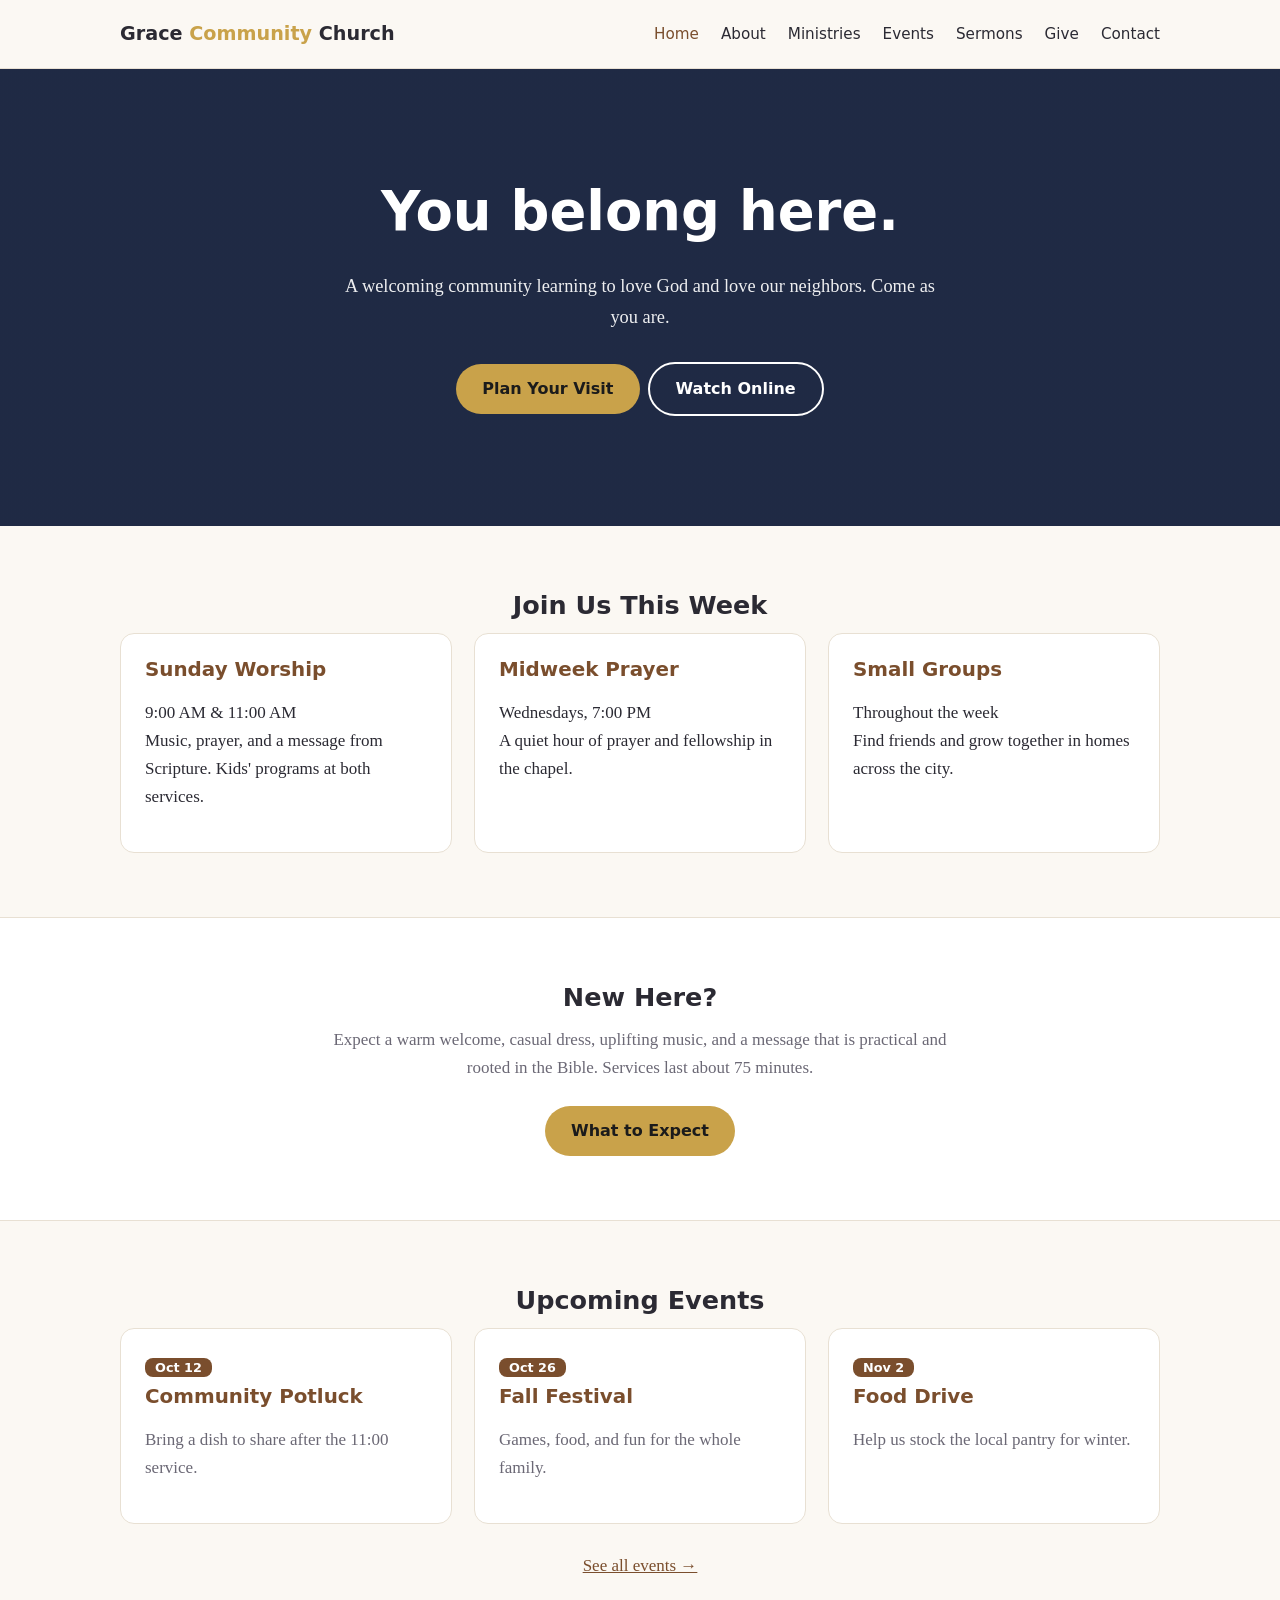
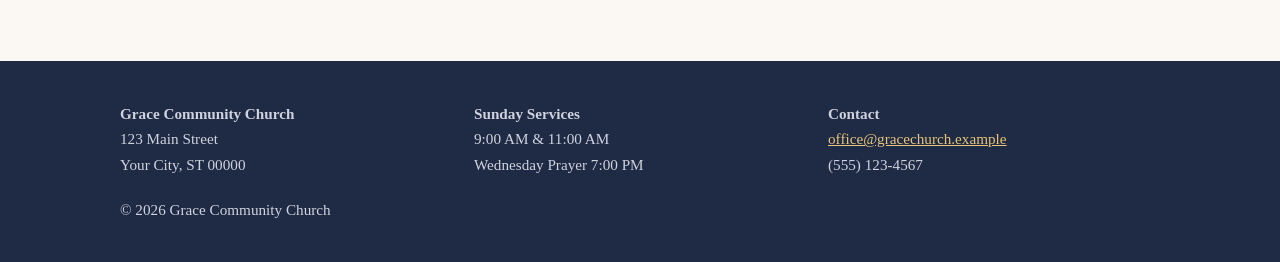
==== index.html @ 629c454b "Add initial church website Static multi-page site: home, about, ministries, events, sermons, give, c" ====
<!doctype html>
<html lang="en"><head><meta charset="utf-8"><meta name="viewport" content="width=device-width,initial-scale=1">
<title>Welcome Home · Grace Community Church</title>
<meta name="description" content="Grace Community Church — a welcoming family of faith. Join us Sundays at 9:00 and 11:00 AM.">
<link rel="stylesheet" href="css/style.css"></head><body>
<header class="site"><div class="wrap">
<a class="brand" href="index.html">Grace <span>Community</span> Church</a>
<button class="menu-btn" aria-label="Menu" aria-expanded="false">☰ Menu</button>
<nav><ul>
<li><a href="index.html">Home</a></li><li><a href="about.html">About</a></li><li><a href="ministries.html">Ministries</a></li>
<li><a href="events.html">Events</a></li><li><a href="sermons.html">Sermons</a></li><li><a href="give.html">Give</a></li><li><a href="contact.html">Contact</a></li>
</ul></nav></div></header>
<main>
<div class="hero"><div class="wrap"><h1>You belong here.</h1>
<p>A welcoming community learning to love God and love our neighbors. Come as you are.</p>
<a class="btn" href="contact.html">Plan Your Visit</a><a class="btn ghost" href="sermons.html">Watch Online</a></div></div>
<section><div class="wrap"><h2 class="center">Join Us This Week</h2><div class="grid">
<div class="card"><h3>Sunday Worship</h3><p>9:00 AM &amp; 11:00 AM<br>Music, prayer, and a message from Scripture. Kids' programs at both services.</p></div>
<div class="card"><h3>Midweek Prayer</h3><p>Wednesdays, 7:00 PM<br>A quiet hour of prayer and fellowship in the chapel.</p></div>
<div class="card"><h3>Small Groups</h3><p>Throughout the week<br>Find friends and grow together in homes across the city.</p></div></div></div></section>
<section class="alt"><div class="wrap center"><h2>New Here?</h2><p class="muted" style="max-width:640px;margin:0 auto 1.4em">Expect a warm welcome, casual dress, uplifting music, and a message that is practical and rooted in the Bible. Services last about 75 minutes.</p><a class="btn" href="about.html">What to Expect</a></div></section>
<section><div class="wrap"><h2 class="center">Upcoming Events</h2><div class="grid">
<div class="card"><span class="date">Oct 12</span><h3>Community Potluck</h3><p class="muted">Bring a dish to share after the 11:00 service.</p></div>
<div class="card"><span class="date">Oct 26</span><h3>Fall Festival</h3><p class="muted">Games, food, and fun for the whole family.</p></div>
<div class="card"><span class="date">Nov 2</span><h3>Food Drive</h3><p class="muted">Help us stock the local pantry for winter.</p></div></div>
<p class="center" style="margin-top:28px"><a href="events.html">See all events →</a></p></div></section></main><footer><div class="wrap"><div class="grid">
<div><strong>Grace Community Church</strong><br>123 Main Street<br>Your City, ST 00000</div>
<div><strong>Sunday Services</strong><br>9:00 AM &amp; 11:00 AM<br>Wednesday Prayer 7:00 PM</div>
<div><strong>Contact</strong><br><a href="mailto:office@gracechurch.example">office@gracechurch.example</a><br>(555) 123-4567</div></div>
<div>© <span data-year></span> Grace Community Church</div></div></footer>
<script src="js/main.js"></script></body></html>
---- css/style.css ----
:root{--bg:#fbf8f3;--ink:#2b2a33;--muted:#6b6875;--accent:#7a4e2d;--accent-2:#c9a24a;--card:#fff;--line:#e8e0d3;--navy:#1f2a44}
@media (prefers-color-scheme:dark){:root{--bg:#16171d;--ink:#ece8e1;--muted:#a29fab;--accent:#d9a066;--accent-2:#c9a24a;--card:#20222b;--line:#31343f;--navy:#0f1320}}
*{box-sizing:border-box}
body{margin:0;font:17px/1.65 Georgia,"Times New Roman",serif;background:var(--bg);color:var(--ink)}
h1,h2,h3,.btn,nav a,.brand{font-family:system-ui,-apple-system,"Segoe UI",sans-serif}
h1,h2,h3{line-height:1.2;margin:0 0 .5em}
a{color:var(--accent)}
img{max-width:100%}
.wrap{max-width:1080px;margin:0 auto;padding:0 20px}
header.site{position:sticky;top:0;background:var(--bg);border-bottom:1px solid var(--line);z-index:10}
header.site .wrap{display:flex;align-items:center;justify-content:space-between;height:68px}
.brand{font-weight:700;font-size:1.2rem;color:var(--ink);text-decoration:none}
.brand span{color:var(--accent-2)}
nav ul{display:flex;gap:22px;list-style:none;margin:0;padding:0}
nav a{text-decoration:none;color:var(--ink);font-size:.95rem}
nav a:hover,nav a[aria-current]{color:var(--accent)}
.menu-btn{display:none;background:none;border:1px solid var(--line);border-radius:8px;padding:6px 12px;font-size:1rem;color:var(--ink)}
.hero{background:linear-gradient(rgba(31,42,68,.78),rgba(31,42,68,.78)),url("https://images.unsplash.com/photo-1438232992991-995b7058bbb3?auto=format&fit=crop&w=1600&q=60") center/cover,var(--navy);color:#fff;text-align:center;padding:110px 0}
.hero h1{font-size:clamp(2rem,5vw,3.4rem)}
.hero p{max-width:620px;margin:0 auto 1.6em;font-size:1.15rem;opacity:.92}
.page-head{background:var(--navy);color:#fff;padding:56px 0;text-align:center}
.btn{display:inline-block;background:var(--accent-2);color:#1b1b1b;padding:12px 26px;border-radius:999px;text-decoration:none;font-weight:600;border:0;cursor:pointer;font-size:1rem}
.btn.ghost{background:transparent;color:#fff;border:2px solid #fff;margin-left:8px}
section{padding:64px 0}
section.alt{background:var(--card);border-block:1px solid var(--line)}
.center{text-align:center}
.grid{display:grid;gap:22px;grid-template-columns:repeat(auto-fit,minmax(240px,1fr))}
.card{background:var(--card);border:1px solid var(--line);border-radius:14px;padding:24px}
section.alt .card{background:var(--bg)}
.card h3{color:var(--accent)}
.muted{color:var(--muted)}
.date{display:inline-block;background:var(--accent);color:#fff;border-radius:8px;padding:2px 10px;font:600 .8rem system-ui;margin-bottom:8px}
form{display:grid;gap:14px;max-width:560px}
label{font:600 .9rem system-ui}
input,textarea,select{width:100%;padding:11px 12px;border:1px solid var(--line);border-radius:8px;font:inherit;background:var(--card);color:var(--ink)}
.video{aspect-ratio:16/9;background:var(--navy);border-radius:12px;display:grid;place-items:center;color:#fff;margin-bottom:14px}
footer{background:var(--navy);color:#cfd3df;padding:40px 0;font-size:.95rem}
footer a{color:#e7c47a}
footer .grid{margin-bottom:20px}
@media (max-width:760px){
 .menu-btn{display:block}
 nav ul{display:none;position:absolute;top:68px;left:0;right:0;flex-direction:column;background:var(--bg);padding:16px 20px;border-bottom:1px solid var(--line);gap:12px}
 nav ul.open{display:flex}
 .hero{padding:70px 0}
}
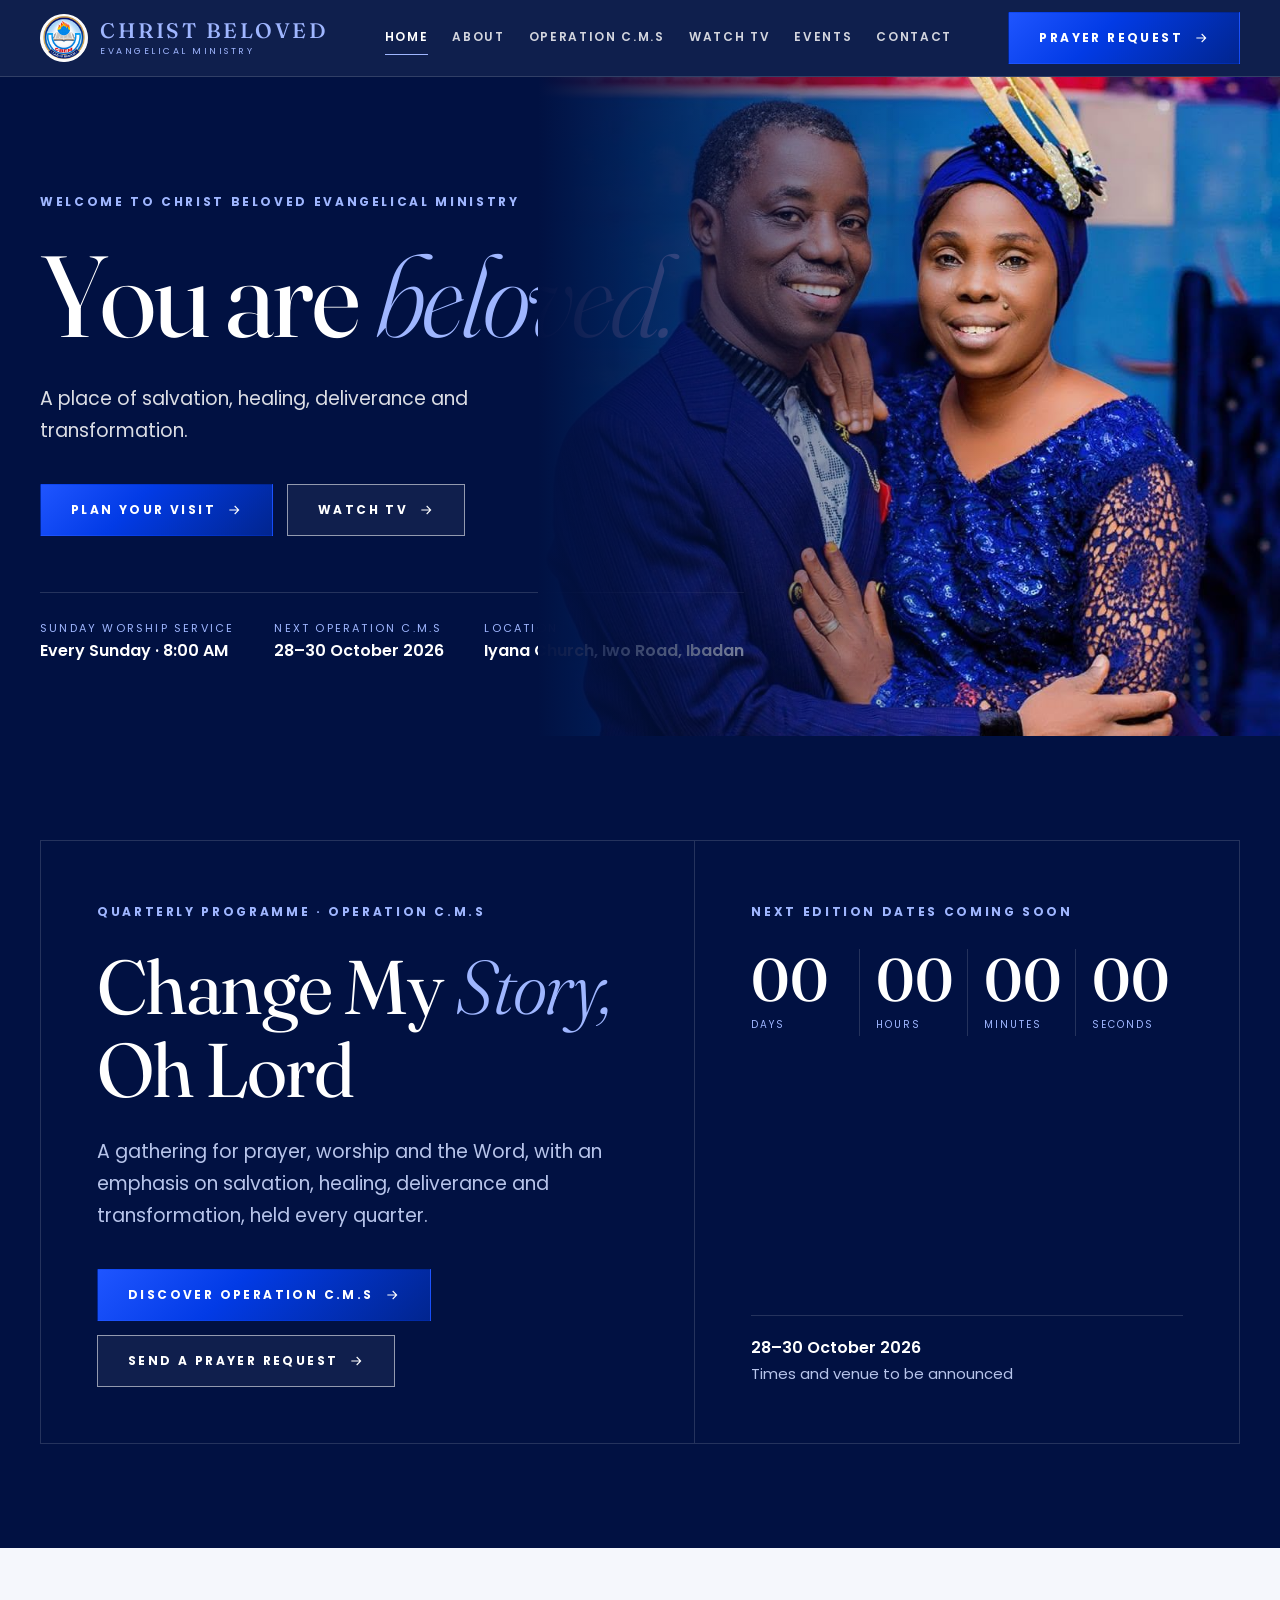
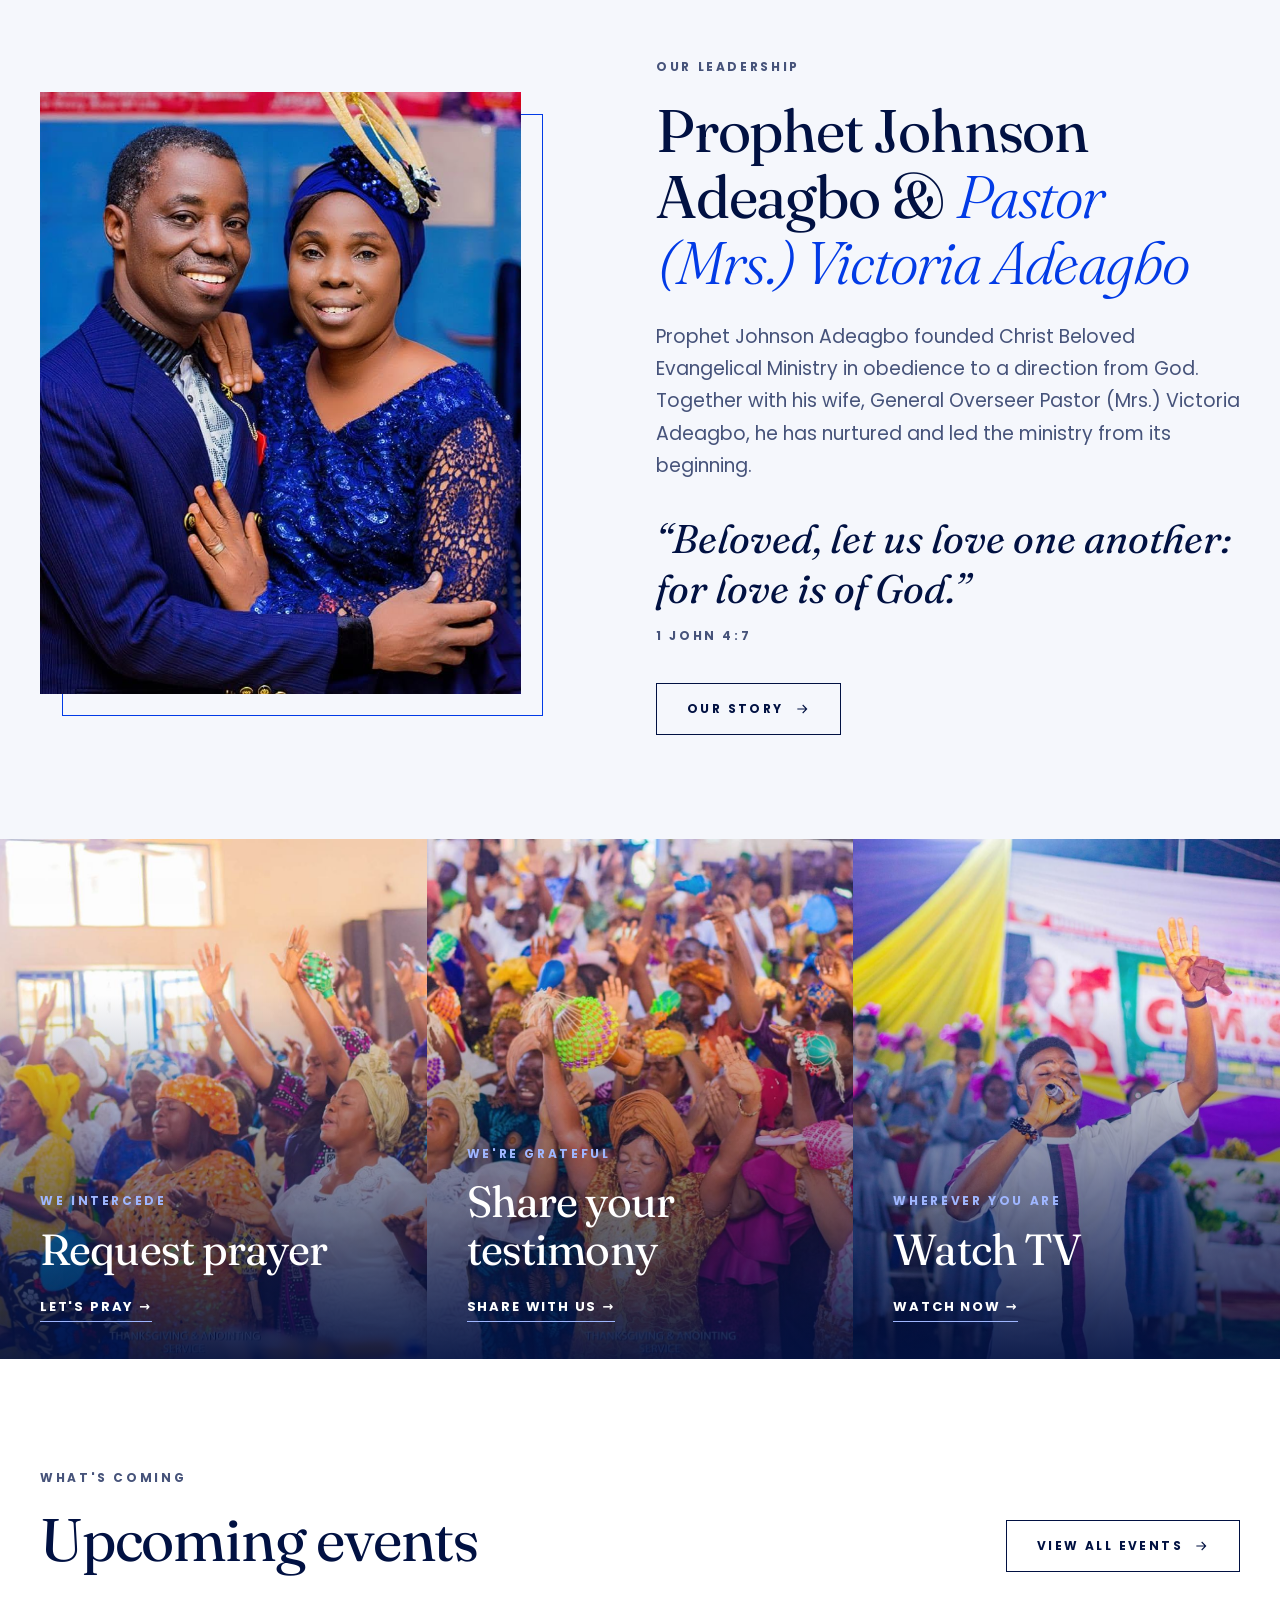
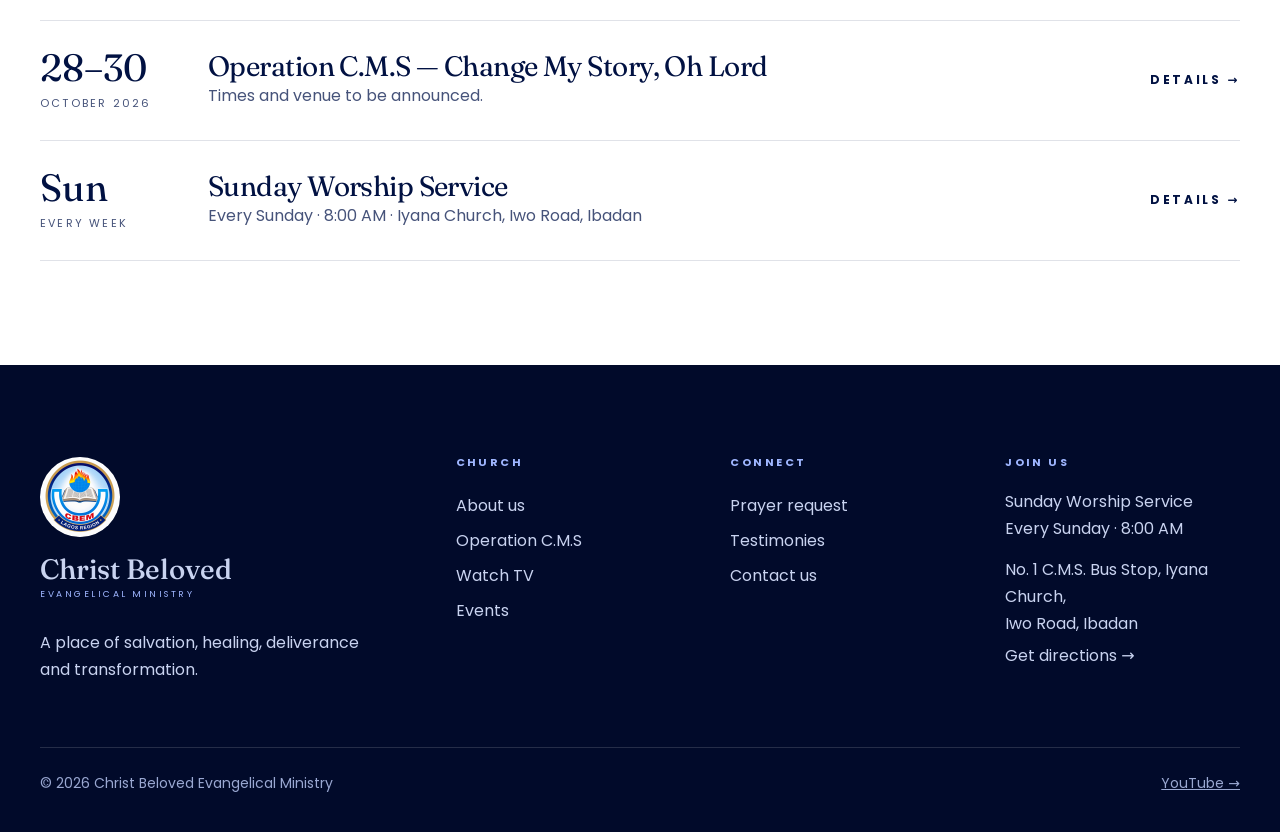
==== commit ffd20246: "Rebuild site from Christ Beloved Evangelical Ministry draft Use the ministry's content and page stru" ====
--- a/index.html
+++ b/index.html
@@ -1,31 +1,55 @@
 <!doctype html>
 <html lang="en"><head><meta charset="utf-8"><meta name="viewport" content="width=device-width,initial-scale=1">
-<title>Welcome Home · Grace Community Church</title>
-<meta name="description" content="Grace Community Church — a welcoming family of faith. Join us Sundays at 9:00 and 11:00 AM.">
+<title>Christ Beloved Evangelical Ministry</title>
+<meta name="description" content="Christ Beloved Evangelical Ministry, a place of salvation, healing, deliverance and transformation. Home of Operation C.M.S (Change My Story, Oh Lord).">
+<link rel="preconnect" href="https://fonts.googleapis.com"><link rel="preconnect" href="https://fonts.gstatic.com" crossorigin>
+<link href="https://fonts.googleapis.com/css2?family=Fraunces:ital,opsz,wght@0,9..144,300;0,9..144,400;0,9..144,500;1,9..144,300;1,9..144,400&family=Poppins:wght@400;500;600;700&display=swap" rel="stylesheet">
 <link rel="stylesheet" href="css/style.css"></head><body>
-<header class="site"><div class="wrap">
-<a class="brand" href="index.html">Grace <span>Community</span> Church</a>
-<button class="menu-btn" aria-label="Menu" aria-expanded="false">☰ Menu</button>
-<nav><ul>
-<li><a href="index.html">Home</a></li><li><a href="about.html">About</a></li><li><a href="ministries.html">Ministries</a></li>
-<li><a href="events.html">Events</a></li><li><a href="sermons.html">Sermons</a></li><li><a href="give.html">Give</a></li><li><a href="contact.html">Contact</a></li>
-</ul></nav></div></header>
-<main>
-<div class="hero"><div class="wrap"><h1>You belong here.</h1>
-<p>A welcoming community learning to love God and love our neighbors. Come as you are.</p>
-<a class="btn" href="contact.html">Plan Your Visit</a><a class="btn ghost" href="sermons.html">Watch Online</a></div></div>
-<section><div class="wrap"><h2 class="center">Join Us This Week</h2><div class="grid">
-<div class="card"><h3>Sunday Worship</h3><p>9:00 AM &amp; 11:00 AM<br>Music, prayer, and a message from Scripture. Kids' programs at both services.</p></div>
-<div class="card"><h3>Midweek Prayer</h3><p>Wednesdays, 7:00 PM<br>A quiet hour of prayer and fellowship in the chapel.</p></div>
-<div class="card"><h3>Small Groups</h3><p>Throughout the week<br>Find friends and grow together in homes across the city.</p></div></div></div></section>
-<section class="alt"><div class="wrap center"><h2>New Here?</h2><p class="muted" style="max-width:640px;margin:0 auto 1.4em">Expect a warm welcome, casual dress, uplifting music, and a message that is practical and rooted in the Bible. Services last about 75 minutes.</p><a class="btn" href="about.html">What to Expect</a></div></section>
-<section><div class="wrap"><h2 class="center">Upcoming Events</h2><div class="grid">
-<div class="card"><span class="date">Oct 12</span><h3>Community Potluck</h3><p class="muted">Bring a dish to share after the 11:00 service.</p></div>
-<div class="card"><span class="date">Oct 26</span><h3>Fall Festival</h3><p class="muted">Games, food, and fun for the whole family.</p></div>
-<div class="card"><span class="date">Nov 2</span><h3>Food Drive</h3><p class="muted">Help us stock the local pantry for winter.</p></div></div>
-<p class="center" style="margin-top:28px"><a href="events.html">See all events →</a></p></div></section></main><footer><div class="wrap"><div class="grid">
-<div><strong>Grace Community Church</strong><br>123 Main Street<br>Your City, ST 00000</div>
-<div><strong>Sunday Services</strong><br>9:00 AM &amp; 11:00 AM<br>Wednesday Prayer 7:00 PM</div>
-<div><strong>Contact</strong><br><a href="mailto:office@gracechurch.example">office@gracechurch.example</a><br>(555) 123-4567</div></div>
-<div>© <span data-year></span> Grace Community Church</div></div></footer>
+<a class="skip" href="#main">Skip to content</a>
+<header class="top"><div class="wrap">
+<a class="brand" href="index.html"><img src="img/logo.png" alt="Christ Beloved Evangelical Ministry logo" width="48" height="48"><span><b>Christ Beloved</b><span>Evangelical Ministry</span></span></a>
+<nav class="nav" id="nav" aria-label="Main">
+<a href="index.html">Home</a><a href="about.html">About</a><a href="operation-cms.html">Operation C.M.S</a><a href="watch.html">Watch TV</a><a href="events.html">Events</a><a href="contact.html">Contact</a>
+<a class="btn btn-primary nav-cta" href="prayer.html">Prayer request</a></nav>
+<a class="btn btn-primary" href="prayer.html">Prayer request <svg width="16" height="16" viewBox="0 0 24 24" fill="none" stroke="currentColor" stroke-width="1.6" aria-hidden="true"><path d="M5 12h14M13 6l6 6-6 6"/></svg></a>
+<button class="menu-btn" aria-label="Open menu" aria-expanded="false" aria-controls="nav">☰</button>
+</div></header>
+<main id="main">
+
+<section class="hero"><div class="hero-media"><img src="img/pastors.jpg" alt="Prophet Johnson Adeagbo and Pastor (Mrs.) Victoria Adeagbo" style="object-position:50% 20%"></div>
+<div class="wrap"><span class="label">Welcome to Christ Beloved Evangelical Ministry</span><h1>You are <em class="accent">beloved.</em></h1>
+<p class="sub">A place of salvation, healing, deliverance and transformation.</p>
+<div class="actions"><a class="btn btn-primary" href="contact.html">Plan your visit <svg width="16" height="16" viewBox="0 0 24 24" fill="none" stroke="currentColor" stroke-width="1.6" aria-hidden="true"><path d="M5 12h14M13 6l6 6-6 6"/></svg></a><a class="btn btn-ghost" href="watch.html">Watch TV <svg width="16" height="16" viewBox="0 0 24 24" fill="none" stroke="currentColor" stroke-width="1.6" aria-hidden="true"><path d="M5 12h14M13 6l6 6-6 6"/></svg></a></div>
+<div class="hero-meta"><div><span>Sunday Worship Service</span><b>Every Sunday · 8:00 AM</b></div><div><span>Next Operation C.M.S</span><b>28–30 October 2026</b></div><div><span>Location</span><b>Iyana Church, Iwo Road, Ibadan</b></div></div></div></section>
+
+<section class="band dark"><div class="wrap"><div class="cms">
+<div class="cms-copy"><span class="label" style="color:var(--soft)">Quarterly programme · Operation C.M.S</span><h2>Change My <em class="accent">Story,</em> Oh Lord</h2>
+<p class="muted lead" style="margin-top:24px;max-width:520px">A gathering for prayer, worship and the Word, with an emphasis on salvation, healing, deliverance and transformation, held every quarter.</p>
+<div class="actions"><a class="btn btn-primary" href="operation-cms.html">Discover Operation C.M.S <svg width="16" height="16" viewBox="0 0 24 24" fill="none" stroke="currentColor" stroke-width="1.6" aria-hidden="true"><path d="M5 12h14M13 6l6 6-6 6"/></svg></a><a class="btn btn-ghost" href="prayer.html">Send a prayer request <svg width="16" height="16" viewBox="0 0 24 24" fill="none" stroke="currentColor" stroke-width="1.6" aria-hidden="true"><path d="M5 12h14M13 6l6 6-6 6"/></svg></a></div></div>
+<div class="cms-side"><div><span class="label" style="color:var(--soft)" data-cms-status>The next edition begins in</span><div class="count" data-countdown><div><b data-d>00</b><span>Days</span></div><div><b data-h>00</b><span>Hours</span></div><div><b data-m>00</b><span>Minutes</span></div><div><b data-s>00</b><span>Seconds</span></div></div></div>
+<div><hr class="rule" style="background:var(--line-dark)"><p style="margin-top:18px;font-weight:600">28–30 October 2026</p><p class="muted" style="font-size:15px">Times and venue to be announced</p></div></div></div></div></section>
+
+<section class="band light"><div class="wrap split">
+<div style="grid-column:span 5" class="frame"><img src="img/pastors.jpg" alt="Prophet Johnson Adeagbo and Pastor (Mrs.) Victoria Adeagbo"></div>
+<div style="grid-column:7/span 6"><span class="label muted">Our leadership</span>
+<h2 class="h2" style="margin-top:18px">Prophet Johnson Adeagbo &amp; <em class="accent">Pastor (Mrs.) Victoria Adeagbo</em></h2>
+<p class="lead muted" style="margin-top:26px">Prophet Johnson Adeagbo founded Christ Beloved Evangelical Ministry in obedience to a direction from God. Together with his wife, General Overseer Pastor (Mrs.) Victoria Adeagbo, he has nurtured and led the ministry from its beginning.</p>
+<p class="quote" style="margin-top:32px">“Beloved, let us love one another: for love is of God.”</p><p class="label muted" style="margin-top:12px">1 John 4:7</p>
+<div class="actions"><a class="btn btn-outline" href="about.html">Our story <svg width="16" height="16" viewBox="0 0 24 24" fill="none" stroke="currentColor" stroke-width="1.6" aria-hidden="true"><path d="M5 12h14M13 6l6 6-6 6"/></svg></a></div></div></div></section>
+
+<section class="panels" aria-label="Ways to connect">
+<a class="panel" href="prayer.html"><img src="img/prayer.jpg" alt="Members praying during a service" style="object-position:58% 40%"><div><span class="label">We intercede</span><h3>Request prayer</h3><span class="more">Let's pray →</span></div></a>
+<a class="panel" href="testimonies.html"><img src="img/praise.jpg" alt="The congregation worshipping with hands raised" style="object-position:44% 40%"><div><span class="label">We're grateful</span><h3>Share your testimony</h3><span class="more">Share with us →</span></div></a>
+<a class="panel" href="watch.html"><img src="img/leader.jpg" alt="A minister leading worship" style="object-position:50% 15%"><div><span class="label">Wherever you are</span><h3>Watch TV</h3><span class="more">Watch now →</span></div></a></section>
+
+<section class="band surface"><div class="wrap"><div style="display:flex;justify-content:space-between;align-items:end;flex-wrap:wrap;gap:24px;margin-bottom:48px">
+<div><span class="label muted">What's coming</span><h2 class="h2" style="margin-top:16px">Upcoming events</h2></div><a class="btn btn-outline" href="events.html">View all events <svg width="16" height="16" viewBox="0 0 24 24" fill="none" stroke="currentColor" stroke-width="1.6" aria-hidden="true"><path d="M5 12h14M13 6l6 6-6 6"/></svg></a></div><a class="row" href="operation-cms.html"><div class="date">28–30<small>October 2026</small></div><div><h3>Operation C.M.S — Change My Story, Oh Lord</h3><p class="muted">Times and venue to be announced.</p></div><span class="label">Details →</span></a>
+<a class="row" href="contact.html"><div class="date">Sun<small>Every week</small></div><div><h3>Sunday Worship Service</h3><p class="muted">Every Sunday · 8:00 AM · Iyana Church, Iwo Road, Ibadan</p></div><span class="label">Details →</span></a></div></section>
+</main>
+<footer><div class="wrap"><div class="foot">
+<div><a class="brand" href="index.html" style="display:block"><img src="img/logo.png" alt="" width="80" height="80"><b style="font-size:28px">Christ Beloved</b><span>Evangelical Ministry</span></a><p style="margin-top:22px;max-width:320px">A place of salvation, healing, deliverance and transformation.</p></div>
+<div><h4>Church</h4><a href="about.html">About us</a><a href="operation-cms.html">Operation C.M.S</a><a href="watch.html">Watch TV</a><a href="events.html">Events</a></div>
+<div><h4>Connect</h4><a href="prayer.html">Prayer request</a><a href="testimonies.html">Testimonies</a><a href="contact.html">Contact us</a></div>
+<div><h4>Join us</h4><p>Sunday Worship Service<br>Every Sunday · 8:00 AM</p><p style="margin-top:14px">No. 1 C.M.S. Bus Stop, Iyana Church,<br>Iwo Road, Ibadan</p><a href="https://www.google.com/maps/search/?api=1&amp;query=No.+1+C.M.S.+Bus+Stop%2C+Iyana+Church%2C+Iwo+Road%2C+Ibadan" target="_blank" rel="noopener">Get directions →</a></div>
+</div><div class="legal"><span>© 2026 Christ Beloved Evangelical Ministry</span><a href="https://www.youtube.com/@prophetjohnsona.adeagbo3352" target="_blank" rel="noopener" style="display:inline">YouTube →</a></div></div></footer>
 <script src="js/main.js"></script></body></html>
--- a/css/style.css
+++ b/css/style.css
@@ -1,45 +1,135 @@
-:root{--bg:#fbf8f3;--ink:#2b2a33;--muted:#6b6875;--accent:#7a4e2d;--accent-2:#c9a24a;--card:#fff;--line:#e8e0d3;--navy:#1f2a44}
-@media (prefers-color-scheme:dark){:root{--bg:#16171d;--ink:#ece8e1;--muted:#a29fab;--accent:#d9a066;--accent-2:#c9a24a;--card:#20222b;--line:#31343f;--navy:#0f1320}}
-*{box-sizing:border-box}
-body{margin:0;font:17px/1.65 Georgia,"Times New Roman",serif;background:var(--bg);color:var(--ink)}
-h1,h2,h3,.btn,nav a,.brand{font-family:system-ui,-apple-system,"Segoe UI",sans-serif}
-h1,h2,h3{line-height:1.2;margin:0 0 .5em}
-a{color:var(--accent)}
-img{max-width:100%}
-.wrap{max-width:1080px;margin:0 auto;padding:0 20px}
-header.site{position:sticky;top:0;background:var(--bg);border-bottom:1px solid var(--line);z-index:10}
-header.site .wrap{display:flex;align-items:center;justify-content:space-between;height:68px}
-.brand{font-weight:700;font-size:1.2rem;color:var(--ink);text-decoration:none}
-.brand span{color:var(--accent-2)}
-nav ul{display:flex;gap:22px;list-style:none;margin:0;padding:0}
-nav a{text-decoration:none;color:var(--ink);font-size:.95rem}
-nav a:hover,nav a[aria-current]{color:var(--accent)}
-.menu-btn{display:none;background:none;border:1px solid var(--line);border-radius:8px;padding:6px 12px;font-size:1rem;color:var(--ink)}
-.hero{background:linear-gradient(rgba(31,42,68,.78),rgba(31,42,68,.78)),url("https://images.unsplash.com/photo-1438232992991-995b7058bbb3?auto=format&fit=crop&w=1600&q=60") center/cover,var(--navy);color:#fff;text-align:center;padding:110px 0}
-.hero h1{font-size:clamp(2rem,5vw,3.4rem)}
-.hero p{max-width:620px;margin:0 auto 1.6em;font-size:1.15rem;opacity:.92}
-.page-head{background:var(--navy);color:#fff;padding:56px 0;text-align:center}
-.btn{display:inline-block;background:var(--accent-2);color:#1b1b1b;padding:12px 26px;border-radius:999px;text-decoration:none;font-weight:600;border:0;cursor:pointer;font-size:1rem}
-.btn.ghost{background:transparent;color:#fff;border:2px solid #fff;margin-left:8px}
-section{padding:64px 0}
-section.alt{background:var(--card);border-block:1px solid var(--line)}
-.center{text-align:center}
-.grid{display:grid;gap:22px;grid-template-columns:repeat(auto-fit,minmax(240px,1fr))}
-.card{background:var(--card);border:1px solid var(--line);border-radius:14px;padding:24px}
-section.alt .card{background:var(--bg)}
-.card h3{color:var(--accent)}
+:root{--ink:#011142;--navy:#011c6b;--blue:#023be6;--soft:#9fb6ff;--paper:#f5f7fc;--surface:#fff;--mist:#e6ebf7;--text:#011142;--muted:#46537a;--line:rgba(1,17,66,.12);--line-dark:rgba(255,255,255,.14);
+--serif:'Fraunces','Iowan Old Style',Georgia,serif;--sans:'Poppins',system-ui,-apple-system,'Segoe UI',sans-serif;--hh:76px}
+@media (prefers-color-scheme:dark){:root{--paper:#050b24;--surface:#0a1332;--mist:#0e1a45;--text:#e9eefb;--muted:#a9b6da;--line:rgba(255,255,255,.12)}}
+*,*::before,*::after{box-sizing:border-box}
+html{scroll-behavior:smooth}
+body{margin:0;background:var(--paper);color:var(--text);font:16px/1.7 var(--sans);-webkit-font-smoothing:antialiased}
+img{max-width:100%;display:block}
+a{color:inherit}
+h1,h2,h3{font-family:var(--serif);font-weight:400;letter-spacing:-.02em;line-height:1.1;margin:0}
+p{margin:0}
+em.accent{font-style:italic;font-weight:300;color:var(--soft)}
+.light em.accent{color:var(--blue)}
+@media (prefers-color-scheme:dark){.light em.accent{color:var(--soft)}}
+.wrap{width:min(1200px,100% - 40px);margin-inline:auto}
+.label{font-size:12px;font-weight:700;letter-spacing:.22em;text-transform:uppercase}
 .muted{color:var(--muted)}
-.date{display:inline-block;background:var(--accent);color:#fff;border-radius:8px;padding:2px 10px;font:600 .8rem system-ui;margin-bottom:8px}
-form{display:grid;gap:14px;max-width:560px}
-label{font:600 .9rem system-ui}
-input,textarea,select{width:100%;padding:11px 12px;border:1px solid var(--line);border-radius:8px;font:inherit;background:var(--card);color:var(--ink)}
-.video{aspect-ratio:16/9;background:var(--navy);border-radius:12px;display:grid;place-items:center;color:#fff;margin-bottom:14px}
-footer{background:var(--navy);color:#cfd3df;padding:40px 0;font-size:.95rem}
-footer a{color:#e7c47a}
-footer .grid{margin-bottom:20px}
-@media (max-width:760px){
- .menu-btn{display:block}
- nav ul{display:none;position:absolute;top:68px;left:0;right:0;flex-direction:column;background:var(--bg);padding:16px 20px;border-bottom:1px solid var(--line);gap:12px}
- nav ul.open{display:flex}
- .hero{padding:70px 0}
+.lead{font-size:19px}
+.h2{font-size:clamp(36px,5vw,60px)}
+.skip{position:absolute;left:-9999px}.skip:focus{left:16px;top:16px;z-index:100;background:#fff;color:var(--ink);padding:12px 16px}
+/* header */
+.top{position:sticky;top:0;z-index:50;background:rgba(1,17,66,.94);backdrop-filter:blur(12px);color:#fff;border-bottom:1px solid var(--line-dark)}
+.top .wrap{display:flex;align-items:center;justify-content:space-between;height:var(--hh);gap:20px}
+.brand{display:flex;align-items:center;gap:12px;text-decoration:none}
+.brand img{width:48px;height:48px;border-radius:50%;background:#fff}
+.brand b{display:block;font:500 21px/1.05 var(--serif)}
+.brand span{display:block;font-size:9px;letter-spacing:.28em;text-transform:uppercase;color:var(--soft);margin-top:3px}
+.nav{display:flex;align-items:center;gap:24px}
+.nav a{text-decoration:none;font-size:12px;font-weight:600;letter-spacing:.14em;text-transform:uppercase;color:rgba(255,255,255,.82);padding:6px 0;border-bottom:1px solid transparent;white-space:nowrap}
+.nav a:hover,.nav a[aria-current]{color:#fff;border-bottom-color:var(--soft)}
+.menu-btn{display:none;background:none;border:1px solid var(--line-dark);color:#fff;width:44px;height:44px;cursor:pointer;font-size:20px}
+.nav .nav-cta{display:none}
+/* buttons */
+.btn{display:inline-flex;align-items:center;justify-content:center;gap:10px;min-height:52px;padding:0 30px;font:700 12px var(--sans);letter-spacing:.2em;text-transform:uppercase;text-decoration:none;border:1px solid transparent;cursor:pointer;transition:background .3s,color .3s,transform .3s}
+.btn:hover{transform:translateY(-2px)}
+.btn:focus-visible,.nav a:focus-visible,input:focus-visible,textarea:focus-visible,select:focus-visible{outline:2px solid var(--soft);outline-offset:3px}
+.btn-primary{color:#fff;background:linear-gradient(135deg,#1f55ff,#023be6 40%,#01258f)}
+.btn-ghost{color:#fff;border-color:rgba(255,255,255,.55);background:rgba(255,255,255,.06)}
+.btn-ghost:hover{background:#fff;color:var(--ink)}
+.btn-outline{color:var(--text);border-color:var(--text)}
+.btn-outline:hover{background:var(--text);color:var(--paper)}
+.actions{display:flex;flex-wrap:wrap;gap:14px;margin-top:36px}
+/* heroes */
+.hero{position:relative;color:#fff;background:var(--ink);overflow:hidden}
+.hero-media{position:absolute;inset:0 0 0 42%}
+.hero-media::before{content:"";position:absolute;z-index:1;inset:0 auto 0 0;width:60%;background:linear-gradient(90deg,var(--ink),rgba(1,17,66,0))}
+.hero-media img,.page-hero>img{position:absolute;inset:0;width:100%;height:100%;object-fit:cover}
+.hero .wrap{position:relative;padding:110px 0 72px}
+.hero h1{font-size:clamp(52px,9vw,120px);margin-top:18px}
+.hero p.sub{max-width:520px;font-size:19px;color:rgba(255,255,255,.86);margin-top:24px}
+.hero-meta{display:grid;grid-template-columns:repeat(3,auto);gap:40px;margin-top:56px;padding-top:26px;border-top:1px solid var(--line-dark);width:fit-content;max-width:100%}
+.hero-meta span{display:block;font-size:11px;letter-spacing:.2em;text-transform:uppercase;color:var(--soft)}
+.hero-meta b{font-weight:600}
+.page-hero{position:relative;color:#fff;background:var(--ink);overflow:hidden}
+.page-hero>img{opacity:.42}
+.page-hero::after{content:"";position:absolute;inset:0;background:linear-gradient(90deg,rgba(1,17,66,.95),rgba(1,17,66,.55))}
+.page-hero .wrap{position:relative;z-index:1;padding:100px 0 84px}
+.page-hero h1{font-size:clamp(44px,7vw,88px);margin-top:16px;max-width:14ch}
+.page-hero p{max-width:600px;font-size:19px;color:rgba(255,255,255,.84);margin-top:20px}
+.page-hero .label,.hero .label{color:var(--soft)}
+/* sections */
+section.band{padding:104px 0}
+.dark{background:var(--ink);color:#fff}.dark .muted{color:#b7c4ea}
+.surface{background:var(--surface)}
+.split{display:grid;grid-template-columns:repeat(12,minmax(0,1fr));gap:32px;align-items:center}
+.rule{height:1px;background:var(--line);border:0;margin:0}
+.frame{position:relative}
+.frame::before{content:"";position:absolute;inset:22px -22px -22px 22px;border:1px solid var(--blue)}
+.frame img{position:relative;width:100%;aspect-ratio:4/5;object-fit:cover;object-position:50% 20%}
+.quote{font:italic 400 clamp(26px,3.2vw,40px)/1.25 var(--serif)}
+/* C.M.S feature */
+.cms{display:grid;grid-template-columns:1.2fr 1fr;border:1px solid var(--line-dark)}
+.cms-copy{padding:56px}.cms-copy h2{font-size:clamp(42px,6vw,76px);margin-top:20px}
+.cms-side{border-left:1px solid var(--line-dark);padding:56px;display:flex;flex-direction:column;justify-content:space-between;gap:36px}
+.count{display:grid;grid-template-columns:repeat(4,minmax(0,1fr));margin-top:24px}
+.count div{padding:0 16px;border-left:1px solid var(--line-dark)}.count div:first-child{padding-left:0;border:0}
+.count b{display:block;font:500 clamp(36px,5vw,60px)/1 var(--serif);font-variant-numeric:tabular-nums}
+.count span{font-size:10px;letter-spacing:.2em;text-transform:uppercase;color:var(--soft)}
+/* panels */
+.panels{display:grid;grid-template-columns:repeat(3,1fr)}
+.panel{position:relative;min-height:520px;display:flex;align-items:flex-end;color:#fff;text-decoration:none;overflow:hidden;background:var(--ink)}
+.panel img{position:absolute;inset:0;width:100%;height:100%;object-fit:cover;transition:transform 1.2s}
+.panel:hover img{transform:scale(1.05)}
+.panel::after{content:"";position:absolute;inset:0;background:linear-gradient(180deg,rgba(1,17,66,0) 30%,rgba(1,17,66,.92))}
+.panel div{position:relative;z-index:1;padding:40px}
+.panel .label{color:var(--soft)}.panel h3{font-size:clamp(32px,3.4vw,46px);margin:12px 0 18px}
+.panel .more{font-size:13px;font-weight:700;letter-spacing:.14em;text-transform:uppercase;border-bottom:1px solid var(--soft);padding-bottom:5px}
+/* rows, grids, gallery */
+.row{display:grid;grid-template-columns:140px 1fr auto;gap:28px;align-items:center;padding:28px 0;border-top:1px solid var(--line);text-decoration:none}
+.row:last-child{border-bottom:1px solid var(--line)}
+.row .date{font:400 38px/1 var(--serif)}.row .date small{display:block;font:11px var(--sans);letter-spacing:.2em;text-transform:uppercase;color:var(--muted);margin-top:8px}
+.row h3{font-size:28px}
+.grid2{display:grid;grid-template-columns:repeat(2,minmax(0,1fr));gap:32px}
+.gallery{display:grid;grid-template-columns:repeat(2,minmax(0,1fr));grid-auto-rows:320px;gap:16px}
+.gallery img{width:100%;height:100%;object-fit:cover}
+.num{font:400 52px/1 var(--serif);color:var(--blue)}
+@media (prefers-color-scheme:dark){.num{color:var(--soft)}}
+.video{position:relative;aspect-ratio:16/9;border:1px solid var(--line-dark);background:#010a2a}
+.video iframe{position:absolute;inset:0;width:100%;height:100%;border:0}
+/* forms */
+form{display:grid;gap:20px}
+.field{display:grid;gap:8px}
+.field label{font-size:12px;font-weight:700;letter-spacing:.16em;text-transform:uppercase}
+input,textarea,select{width:100%;font:inherit;color:var(--text);background:var(--surface);border:1px solid var(--line);border-bottom:1.5px solid var(--text);padding:14px 16px;border-radius:0}
+textarea{min-height:160px;resize:vertical}
+.two{display:grid;grid-template-columns:1fr 1fr;gap:20px}
+.done{display:none;padding:32px;border:1px solid var(--line);background:var(--surface)}.done h3{font-size:34px;margin-bottom:8px}
+/* footer */
+footer{background:#010a2a;color:#fff;padding:88px 0 36px}
+.foot{display:grid;grid-template-columns:1.6fr 1fr 1fr 1fr;gap:40px}
+.foot h4{margin:0 0 16px;font-size:11px;letter-spacing:.22em;text-transform:uppercase;color:var(--soft)}
+.foot a{display:block;padding:4px 0;color:#c9d3f0;text-decoration:none}.foot a:hover{color:#fff}.foot p{color:#c9d3f0}
+.foot .brand img{width:80px;height:80px;margin-bottom:18px}
+.legal{margin-top:64px;padding-top:24px;border-top:1px solid var(--line-dark);display:flex;justify-content:space-between;flex-wrap:wrap;gap:12px;font-size:14px;color:#9aa8d2}
+@media (max-width:1100px){
+ .menu-btn{display:block}.top .wrap>.btn{display:none}
+ .nav{position:fixed;left:0;right:0;top:var(--hh);bottom:0;background:var(--ink);flex-direction:column;align-items:stretch;gap:0;padding:16px 20px 32px;opacity:0;visibility:hidden;transform:translateY(-8px);transition:.3s;overflow-y:auto}
+ .nav.open{opacity:1;visibility:visible;transform:none}
+ .nav a{padding:16px 0;border-bottom:1px solid var(--line-dark);font:500 28px var(--serif);letter-spacing:0;text-transform:none;color:#fff}
+ .nav .nav-cta{display:flex;margin-top:24px;font:700 12px var(--sans);letter-spacing:.2em;text-transform:uppercase;border:0}
 }
+@media (max-width:900px){
+ section.band{padding:72px 0}
+ .split>*{grid-column:1/-1!important}
+ .frame::before{display:none}
+ .cms{grid-template-columns:minmax(0,1fr)}.cms-side{border-left:0;border-top:1px solid var(--line-dark)}.cms-copy,.cms-side{padding:36px 24px}
+ .panels{grid-template-columns:1fr}.panel{min-height:420px}
+ .hero-media{inset:0}.hero-media::before{width:100%;background:rgba(1,17,66,.72)}
+ .hero-meta{grid-template-columns:1fr;gap:16px}
+ .foot{grid-template-columns:1fr 1fr}
+}
+@media (max-width:640px){
+ .grid2,.two,.row,.foot,.gallery{grid-template-columns:1fr}.gallery{grid-auto-rows:260px}
+ .row{gap:10px}.btn{width:100%}.brand b{font-size:18px}
+}
+@media (prefers-reduced-motion:reduce){*{transition:none!important;scroll-behavior:auto!important}}
